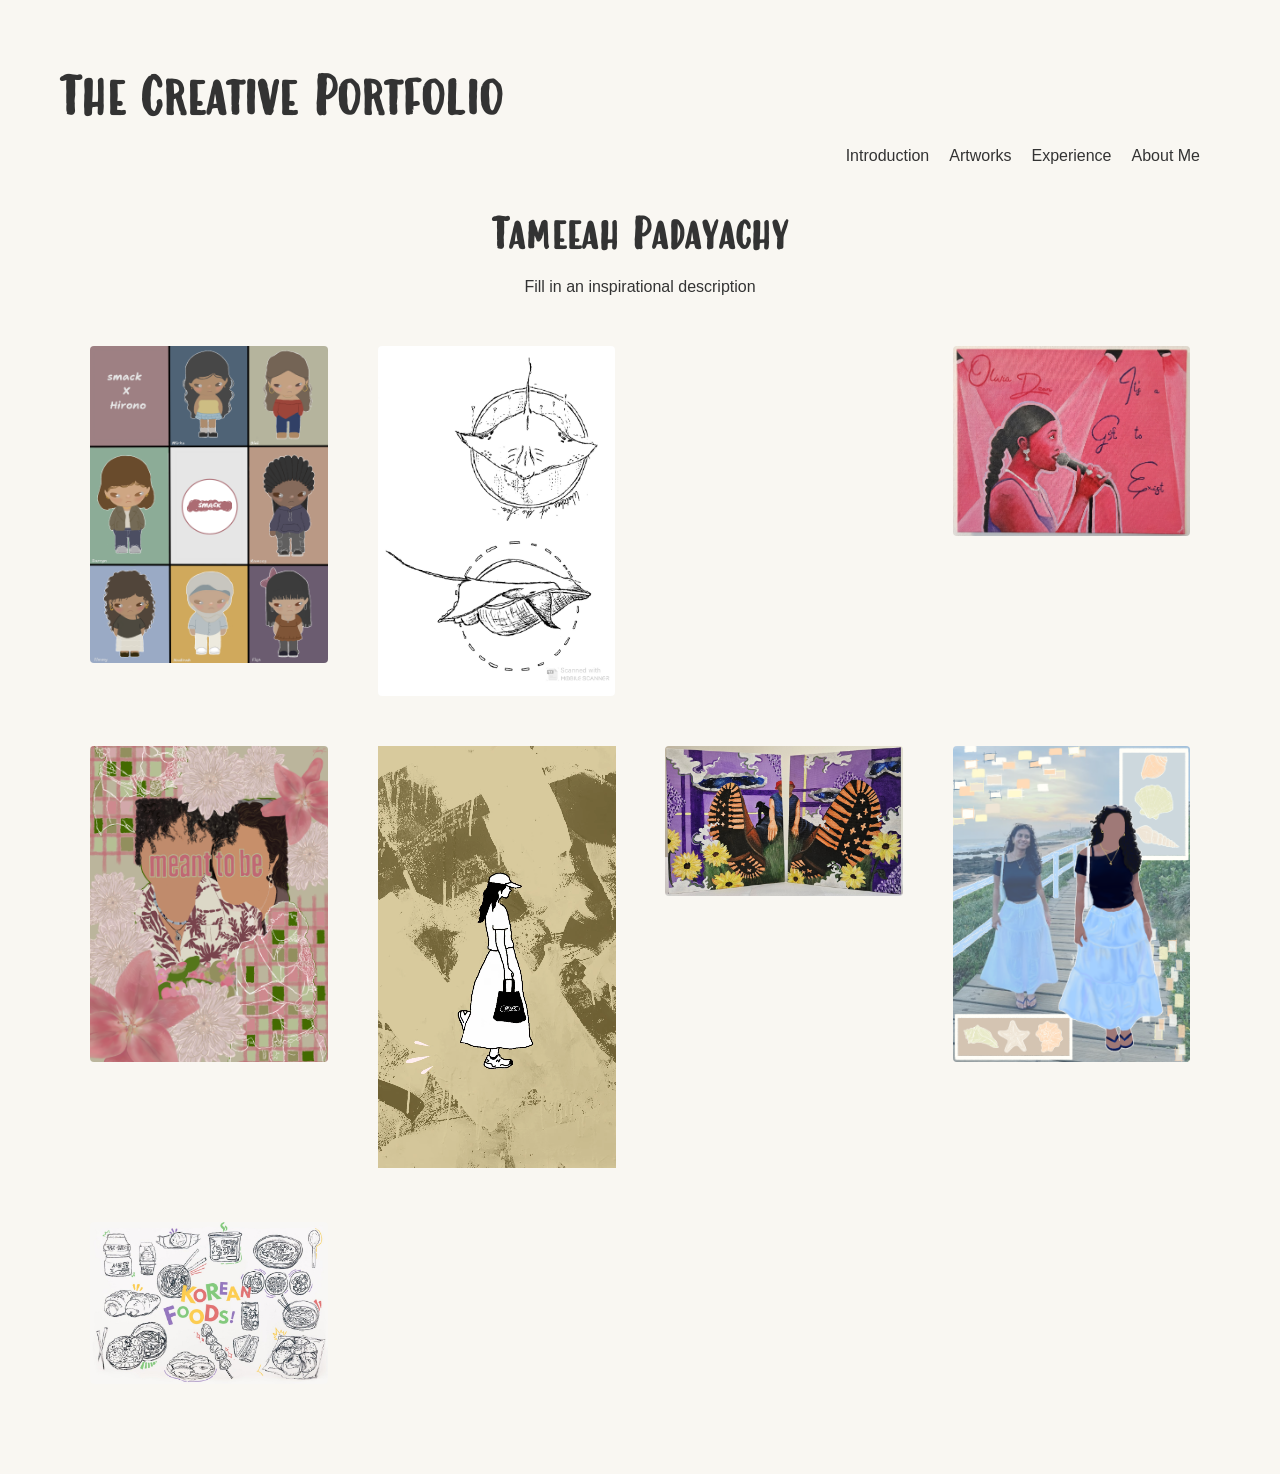
==== index.html @ 9a366184 "JS Driven navigation to all the pages I changed the HTML nav bar for all the pages and made it JS dr" ====
<!DOCTYPE html>
<html lang="en">
<head>
    <meta charset="UTF-8">
    <meta name="viewport" content="width=device-width, initial-scale=1.0">
    <title>The Creative Portfolio | Tameeah Padayachy </title>
    <link rel="stylesheet" href="./styles.css">
</head>

<body>
    <header>
        <div class="hero-section">
            <h1 class="logo-print">The Creative Portfolio</h1>
        </div>

        <div id="nav-placeholder"></div>
         
    </header>

    <main id="homepage-content">
        <section class="intro-hero">
            <h2 class="artist-name">Tameeah Padayachy</h2>
            <p class="artist-description">Fill in an inspirational description</p>
        </section>

        <section class="art-gallery">
            <div class="card-grid">
                <div class="artwork-card" data-id="1">
                    <img src="./Assets/Images/Digital Artworks/Hirono Characters .png" alt="">
                </div>
                <div class="artwork-card" data-id="2">
                    <img src="./Assets/Images/Other/Tameeah Padayachy - 'Rays'.jpg" alt="">
                </div>
                <div class="artwork-card" data-id="3">
                    <video width="100%" height="auto" autoplay loop muted playsinline>
                        <source src="./Assets/Animations/Firework Animation.mp4" type="video/mp4">
                    </video>
                </div>
                <div class="artwork-card" data-id="4">
                    <img src="./Assets/Images/Paintings/Tameeah Padayachy - 'Olivia Dean'.jpg" alt="">
                </div>
                <div class="artwork-card" data-id="5">
                    <img src="./Assets/Images/Digital Artworks/meant to be.png" alt="">
                </div>
                <div class="artwork-card" data-id="6">
                    <video width="100%" height="auto" autoplay loop muted playsinline>
                        <source src="./Assets/Animations/93ed42d273cc485585f8a874d7ea6145.mov" type="video/mp4">
                    </video>
                </div>
                <div class="artwork-card" data-id="7">
                    <img src="./Assets/Images/Paintings/Tameeah Padayachy - 'Big Boots'.jpg" alt="">
                </div>
                <div class="artwork-card" data-id="8">
                    <img src="./Assets/Images/Digital Artworks/Tim beach illustration.png" alt="">
                </div>
                <div class="artwork-card" data-id="9">
                    <img src="./Assets/Images/Other/6c760710-71d1-48b1-b9dc-279e8f8bc95f.jpg" alt="">
                </div>
                <div class="artwork-card" data-id="10">
                    <video width="100%" height="auto" autoplay loop muted playsinline>
                        <source src="./Assets/Animations/Bouncing Ball.mp4" type="video/mp4">
                    </video>
                </div>

            </div>
        </section>
        
    </main>

    <script src="./app.js"></script>



</body>
</html>
---- styles.css ----
@font-face {
    font-family: modernLoveCaps;
    src: url("./Assets/Fonts/modernlove-caps-unspecified.ttf");
}

* {
    margin: 0;
    padding: 0;
    box-sizing: border-box;
}

/* Layout for Index Page */
body {
    background-color: #F9F7F2;
    color: #333333;
    font-family:sans-serif;
    margin: 50px;        
    padding: 10px;
}

.logo-link {
    text-decoration: none;
    color: #333333;
    cursor: pointer;
}

.logo-print:hover {
    color: #9B57D3;
    transition: 0.3s;
}

.nav-bar ul{
    background-color: #F9F7F2;
    padding: 10px;
    font-family: sans-serif;
    list-style-type: none;
    margin: 0px; 
    overflow: hidden; 
}

.nav-bar a {
    color:#333333;
    text-decoration: none;
    padding: 10px;
    display: block;
    text-align: center;;
}

.nav-bar a:hover {
    background-color: #9B57D3;
    color: white;
}

.nav-bar li{
    float: right; 
}

h1 {
    font-size: 50px;
    font-family: modernLoveCaps, sans-serif;
    color: #333333;
}

.artist-name {
    text-align: center;
    font-size: 40px;
    font-family: modernLoveCaps, sans-serif;
    color: #333333; 
    padding: 20px; 
}

.artist-description {
    text-align: center;
    font-family: sans-serif;
    color: #333333;  
}

.card-grid {
   display: grid;
   grid-template-columns: repeat(auto-fill, minmax(200px, 1fr));
   gap: 50px;
   padding: 30px;
   margin-top: 20px;
}

.artwork-card {
    flex: 2 2 6000px;
    max-width: 6000px;
}

.artwork-card img{
    width: 100%;
    height: auto;
    display: block;
    transition: transform 0.3s ease;
    border-radius: 4px;
}

/* Layout for Introduction Page */

.intro-container {
    display: flex;
    align-items: center;
    justify-content: center;
    gap: 10px;
    min-height: 80vh; 
    padding: 0 20px;
}

.intro-text {
    flex: 1;
    max-width: 500px;
    text-align: center; 
}

.intro-image {
    flex: 0 0 300px;
}

.intro-image img {
    width: 100%;
    height: auto;
    display: block;
    border-radius: 4px; 
}

/* Layout for Artworks Page */

.media-category {
    padding: 30px;
}

.flip-card {
    background-color: transparent;
    width: 250px;
    height: 300px;
    perspective: 1000px; 
    transition: transform 0.3s ease;
}

.flip-card:hover {
    transform: scale(1.1); 
}

.flip-card-inner {
    position: relative;
    width: 100%;
    height: 100%;
    text-align: center;
    transition: transform 0.6s cubic-bezier(0.4, 0, 0.2, 1); 
    transform-style: preserve-3d;
    cursor: pointer;
}

.flip-card.is-flipped .flip-card-inner {
    transform: rotateY(180deg);
}

.flip-card-front, .flip-card-back {
    position: absolute;
    width: 100%;
    height: 100%;
    backface-visibility: hidden;
    border-radius: 4px;
    overflow: hidden;
}

.card-video {
    width:100%;
    height:100%;
    object-fit: cover;
    display: block; 
}

.flip-card-front img {
    width: 100%;
    height: 100%;
    object-fit: cover;
}

.flip-card-back {
    background-color: #9B57D3;
    color: white;
    transform: rotateY(180deg);
    padding: 20px;
    display: flex;
    flex-direction: column;
    justify-content: center;
    box-sizing: border-box;
}

/* Layout for About Page */

.about-container {
    display: flex;
    justify-content: space-between; 
    align-items: center;
    padding: 60px;
    gap:50px;
    min-height: 80vh;
}

.about-info {
    flex: 1;
    max-width: 600px;
    line-height: 1.8;
}

.about-info h1 {
    margin-bottom: 30px;
    font-size:2.5rem;
    letter-spacing: 1px;
}

.about-info p {
    margin-bottom: 15px;
}

.about-info section {
    margin-top: 30px;
}

.about-info h2, .about-info h3, .about-info h4 {
    margin-bottom: 20px;
    text-transform: uppercase;
}

.about-info ul {
    padding-left: 20px;
}

.about-info li {
    margin-bottom: 10px;
}


.about-image {
    flex: 1;
    display: flex;
    justify-content: flex-end;
}

.about-image img {
    width: 100%;
    max-width: 450px;
    height: auto;
    border-radius: 4px;
}

footer {
    background-color:  #e3a209;
    border-top: 1px solid #333333;
    padding: 40px;
    text-align: center;
}

footer-content {
    display: flex;
    flex-direction: column;
    gap: 15px;
}

/* Layout for Experience Page */

.experience-grid {
    display: flex;
    flex-wrap: wrap;
    gap: 30px;
    padding: 50px;
    justify-content: center;
}

.year-card {
    background-color: #9B57D3;
    color: white;
    width: 300px;
    height: 300px;
    display: flex;
    align-items: center;
    justify-content: center;
    border-radius: 10px;
    cursor: pointer;
    transition: transform 0.3s ease;
}

.year-card:hover {
    transform: scale(1.1); 
}


.popup-overlay {
    display: none;
    position: fixed;
    top: 0;
    left: 0;
    width: 100%;
    height: 100%;
    background: rgba(0, 0, 0, 0.8); 
    z-index: 100;
}


.popup-content {
    background: #F9F7F2;
    width: 80%;
    max-width: 700px;
    margin: 5% auto;
    padding: 40px;
    border-radius: 20px;
    position: relative;
    text-align: center;
}

.popup-images {
    display: flex;
    gap: 15px;
    margin-top: 20px;
}

.popup-images img {
    width: 33%;
    border-radius: 10px;
}


.close-btn {
    position: absolute;
    top: 20px;
    right: 25px;
    font-size: 30px;
    cursor: pointer;
}
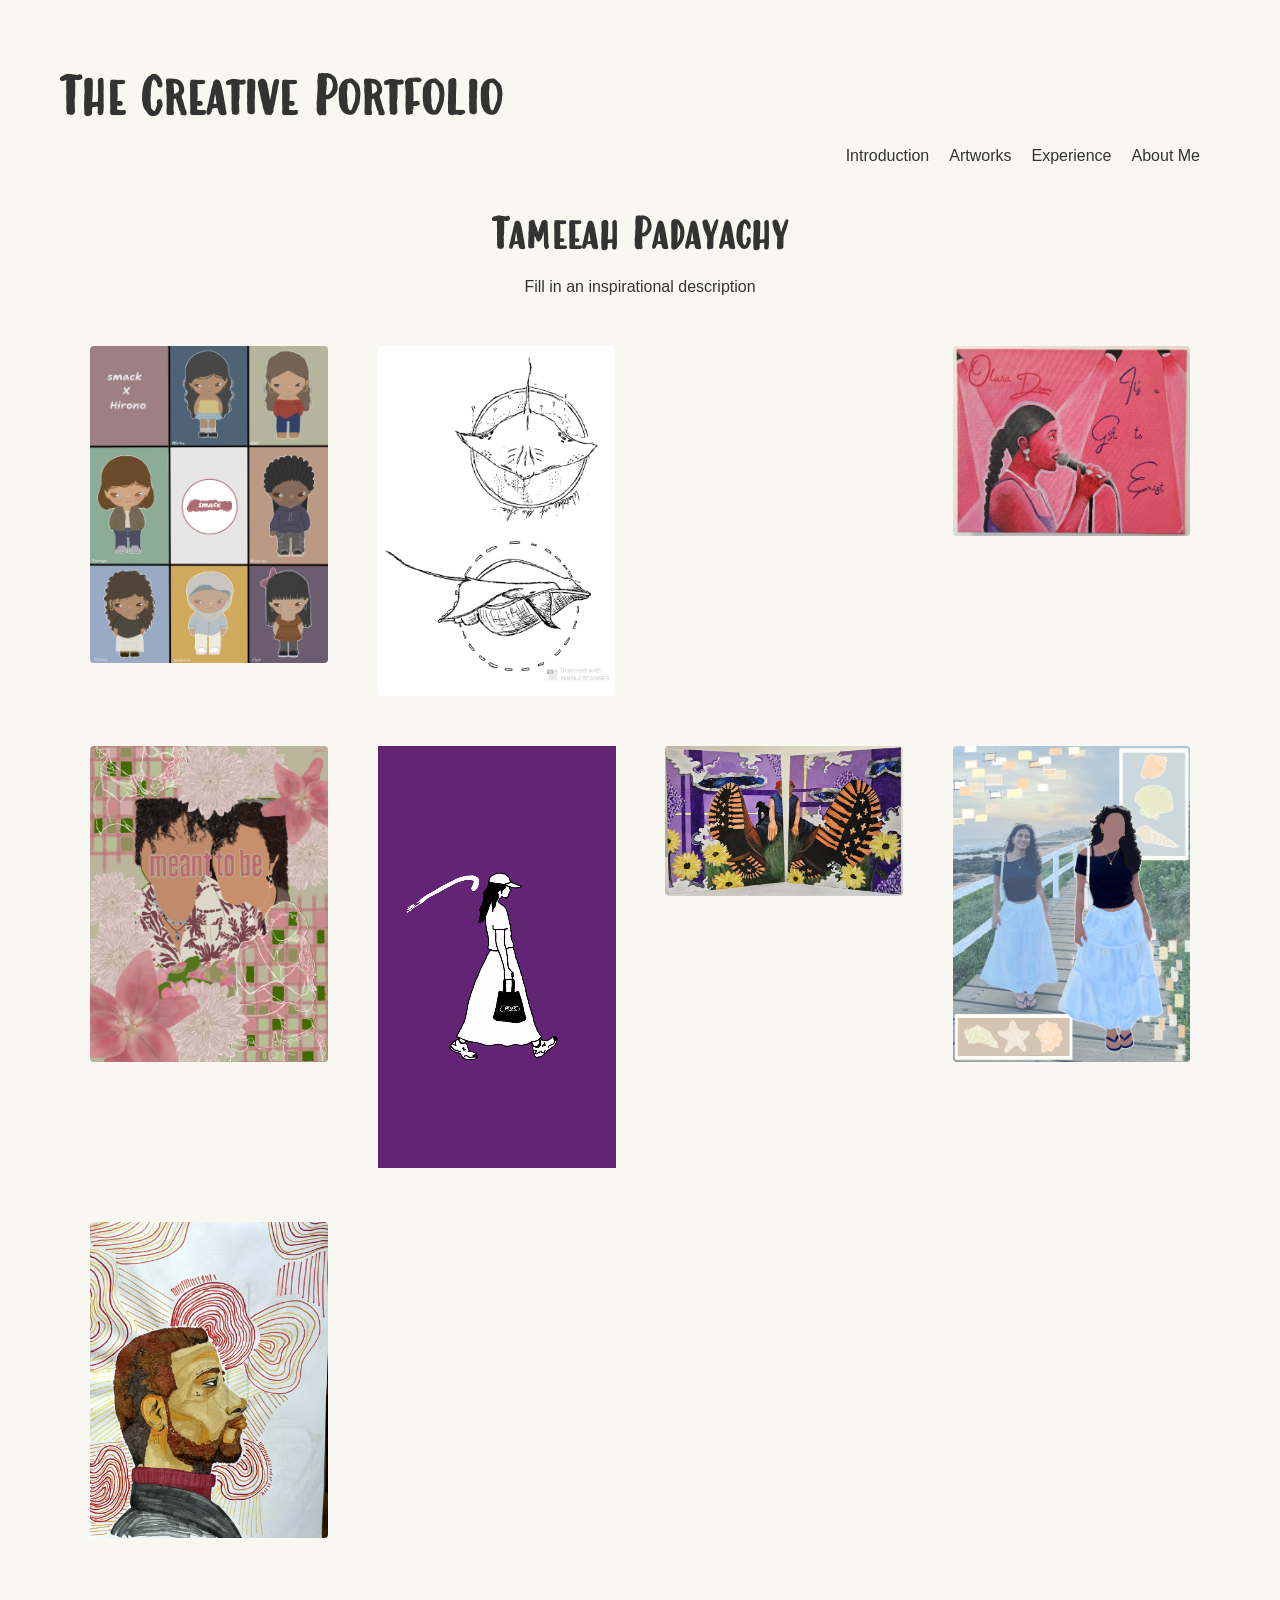
==== commit 2cfc59e3: "Added new artworks to the different pages Added new artworks to the artworks page as well as a new m" ====
--- a/index.html
+++ b/index.html
@@ -29,7 +29,7 @@
                     <img src="./Assets/Images/Digital Artworks/Hirono Characters .png" alt="">
                 </div>
                 <div class="artwork-card" data-id="2">
-                    <img src="./Assets/Images/Other/Tameeah Padayachy - 'Rays'.jpg" alt="">
+                    <img src="./Assets/Images/Drawings/'Rays'.jpg" alt="">
                 </div>
                 <div class="artwork-card" data-id="3">
                     <video width="100%" height="auto" autoplay loop muted playsinline>
@@ -37,24 +37,24 @@
                     </video>
                 </div>
                 <div class="artwork-card" data-id="4">
-                    <img src="./Assets/Images/Paintings/Tameeah Padayachy - 'Olivia Dean'.jpg" alt="">
+                    <img src="./Assets/Images/Acrylic Paint/'Olivia Dean'.jpg" alt="">
                 </div>
                 <div class="artwork-card" data-id="5">
                     <img src="./Assets/Images/Digital Artworks/meant to be.png" alt="">
                 </div>
                 <div class="artwork-card" data-id="6">
                     <video width="100%" height="auto" autoplay loop muted playsinline>
-                        <source src="./Assets/Animations/93ed42d273cc485585f8a874d7ea6145.mov" type="video/mp4">
+                        <source src="./Assets/Animations/Smack Walk.mov" type="video/mp4">
                     </video>
                 </div>
                 <div class="artwork-card" data-id="7">
-                    <img src="./Assets/Images/Paintings/Tameeah Padayachy - 'Big Boots'.jpg" alt="">
+                    <img src="./Assets/Images/Acrylic Paint/'Big Boots'.jpg" alt="">
                 </div>
                 <div class="artwork-card" data-id="8">
                     <img src="./Assets/Images/Digital Artworks/Tim beach illustration.png" alt="">
                 </div>
                 <div class="artwork-card" data-id="9">
-                    <img src="./Assets/Images/Other/6c760710-71d1-48b1-b9dc-279e8f8bc95f.jpg" alt="">
+                    <img src="./Assets/Images/Mixed media/Contour.jpg" alt="">
                 </div>
                 <div class="artwork-card" data-id="10">
                     <video width="100%" height="auto" autoplay loop muted playsinline>
--- a/styles.css
+++ b/styles.css
@@ -130,6 +130,22 @@
     padding: 30px;
 }
 
+.search-container {
+    max-width: 600px;
+    padding: 10px;
+    margin-bottom: 10px;
+}
+
+#art-search { 
+    width: 100%;
+    padding: 12px 20px;
+    font-family: sans-serif;
+    font-size: 1rem; 
+    border: 1.5px solid #333333;
+    border-radius: 25px;
+    outline:none;
+}
+
 .flip-card {
     background-color: transparent;
     width: 250px;
@@ -234,15 +250,15 @@
 }
 
 
-.about-image {
+.about-video {
     flex: 1;
     display: flex;
     justify-content: flex-end;
 }
 
-.about-image img {
-    width: 100%;
-    max-width: 450px;
+.about-video video {
+    width: 450px;
+    max-width: 500px;
     height: auto;
     border-radius: 4px;
 }
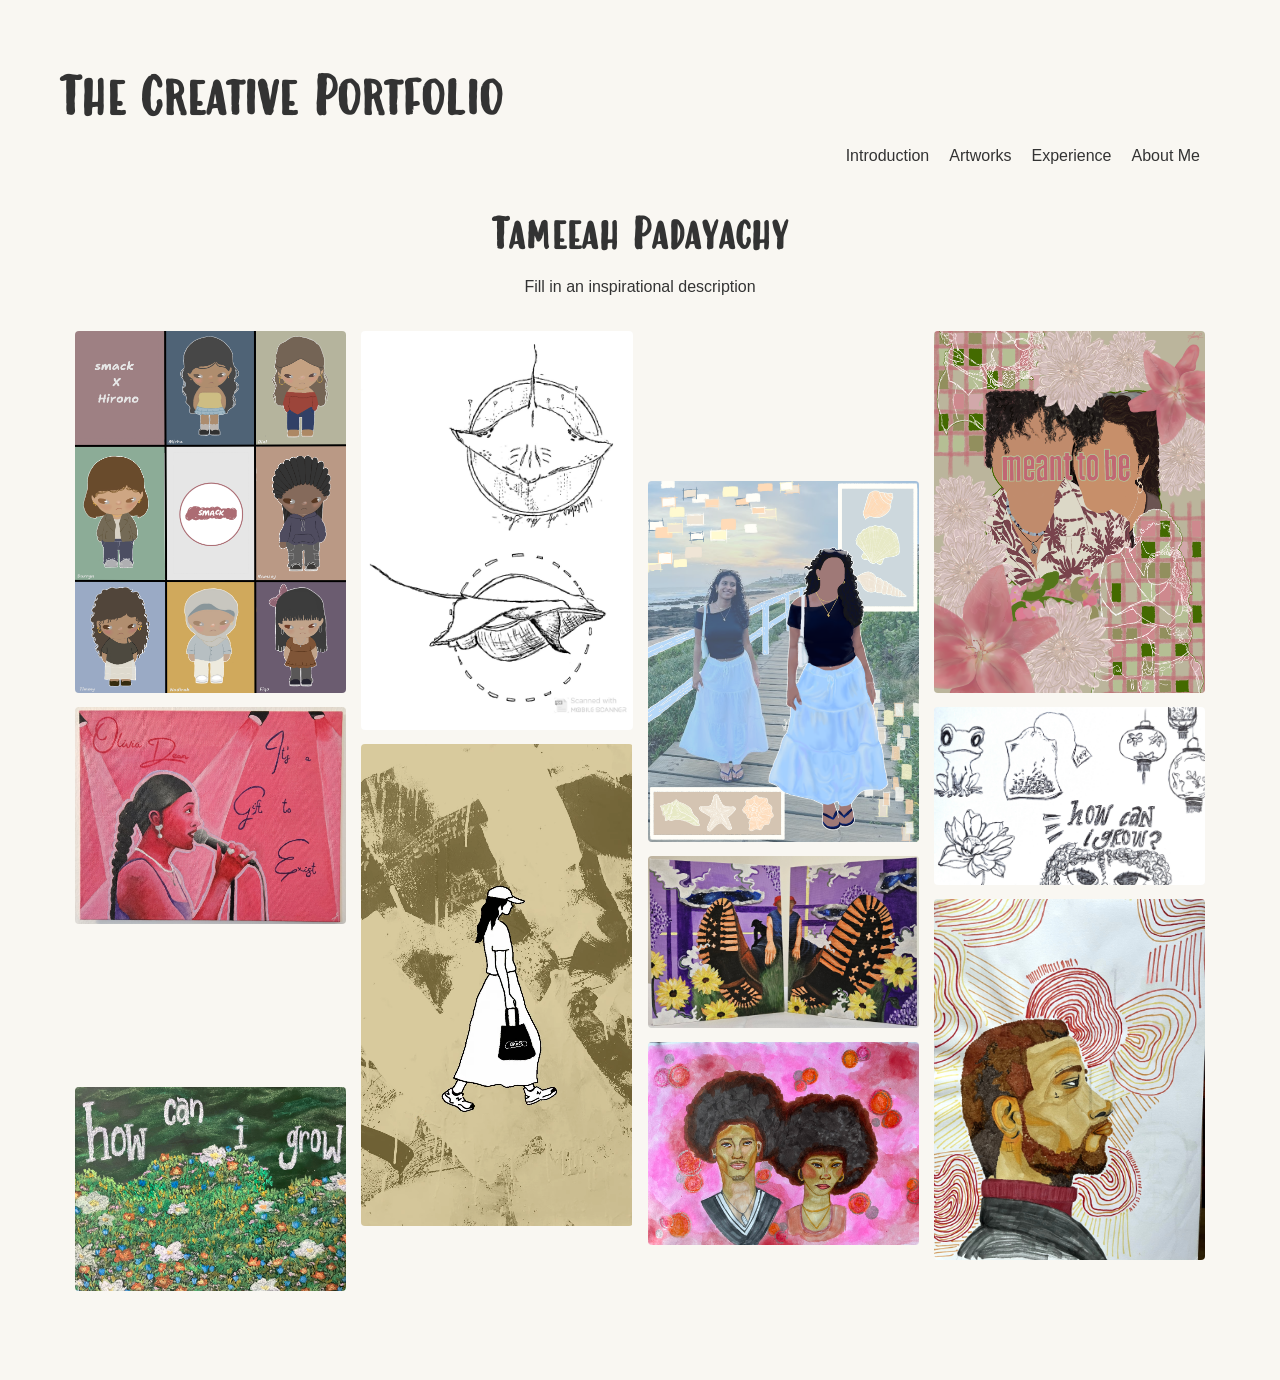
==== commit 7cf5ff41: "Index Page - fixed the grid and gaps Made the grid so that all the gaps are filled, column system in" ====
--- a/index.html
+++ b/index.html
@@ -29,18 +29,18 @@
                     <img src="./Assets/Images/Digital Artworks/Hirono Characters .png" alt="">
                 </div>
                 <div class="artwork-card" data-id="2">
-                    <img src="./Assets/Images/Drawings/'Rays'.jpg" alt="">
+                    <img src="./Assets/Images/Acrylic Paint/'Olivia Dean'.jpg" alt="">
                 </div>
                 <div class="artwork-card" data-id="3">
                     <video width="100%" height="auto" autoplay loop muted playsinline>
-                        <source src="./Assets/Animations/Firework Animation.mp4" type="video/mp4">
+                        <source src="./Assets/Animations/Bouncing Ball.mp4" type="video/mp4">
                     </video>
                 </div>
                 <div class="artwork-card" data-id="4">
-                    <img src="./Assets/Images/Acrylic Paint/'Olivia Dean'.jpg" alt="">
+                    <img src="./Assets/Images/Mixed media/How can I grow.HEIC" alt="">
                 </div>
                 <div class="artwork-card" data-id="5">
-                    <img src="./Assets/Images/Digital Artworks/meant to be.png" alt="">
+                    <img src="./Assets/Images/Drawings/'Rays'.jpg" alt="">
                 </div>
                 <div class="artwork-card" data-id="6">
                     <video width="100%" height="auto" autoplay loop muted playsinline>
@@ -48,23 +48,30 @@
                     </video>
                 </div>
                 <div class="artwork-card" data-id="7">
-                    <img src="./Assets/Images/Acrylic Paint/'Big Boots'.jpg" alt="">
+                    <video width="100%" height="auto" autoplay loop muted playsinline>
+                        <source src="./Assets/Animations/Firework Animation.mp4" type="video/mp4">
+                    </video>
                 </div>
                 <div class="artwork-card" data-id="8">
                     <img src="./Assets/Images/Digital Artworks/Tim beach illustration.png" alt="">
                 </div>
                 <div class="artwork-card" data-id="9">
+                    <img src="./Assets/Images/Acrylic Paint/'Big Boots'.jpg" alt="">
+                </div>
+                <div class="artwork-card" data-id="10">
+                    <img src="./Assets/Images/Mixed media/Afro Supreme.jpg" alt="">
+                </div>
+                <div class="artwork-card" data-id="11">
+                    <img src="./Assets/Images/Digital Artworks/meant to be.png" alt="">
+                </div>
+                <div class="artwork-card" data-id="12">
+                    <img src="./Assets/Images/Drawings/Class Sketch.jpg" alt="">
+                </div>
+                <div class="artwork-card" data-id="13">
                     <img src="./Assets/Images/Mixed media/Contour.jpg" alt="">
                 </div>
-                <div class="artwork-card" data-id="10">
-                    <video width="100%" height="auto" autoplay loop muted playsinline>
-                        <source src="./Assets/Animations/Bouncing Ball.mp4" type="video/mp4">
-                    </video>
-                </div>
-
             </div>
         </section>
-        
     </main>
 
     <script src="./app.js"></script>
--- a/styles.css
+++ b/styles.css
@@ -76,19 +76,20 @@
 }
 
 .card-grid {
-   display: grid;
-   grid-template-columns: repeat(auto-fill, minmax(200px, 1fr));
-   gap: 50px;
-   padding: 30px;
+   column-count: 4;
+   column-gap: 15px;
+   padding: 15px;
    margin-top: 20px;
 }
 
 .artwork-card {
-    flex: 2 2 6000px;
-    max-width: 6000px;
-}
-
-.artwork-card img{
+    display: inline-block;
+    width: 100%;
+    margin-bottom: 10px;
+}
+
+.artwork-card img,
+.artwork-card video {
     width: 100%;
     height: auto;
     display: block;
@@ -346,3 +347,22 @@
     font-size: 30px;
     cursor: pointer;
 }
+
+/* Responsive adjustments for Tablets and Mobile Phones */
+@media (max-width: 1024px) {
+    .card-grid {
+        column-count: 3; /* 3 columns on tablets */
+    }
+}
+
+@media (max-width: 768px) {
+    .card-grid {
+        column-count: 2; /* 2 columns on small tablets/large phones */
+    }
+}
+
+@media (max-width: 480px) {
+    .card-grid {
+        column-count: 1; /* 1 clean full-width column on small phones */
+    }
+}
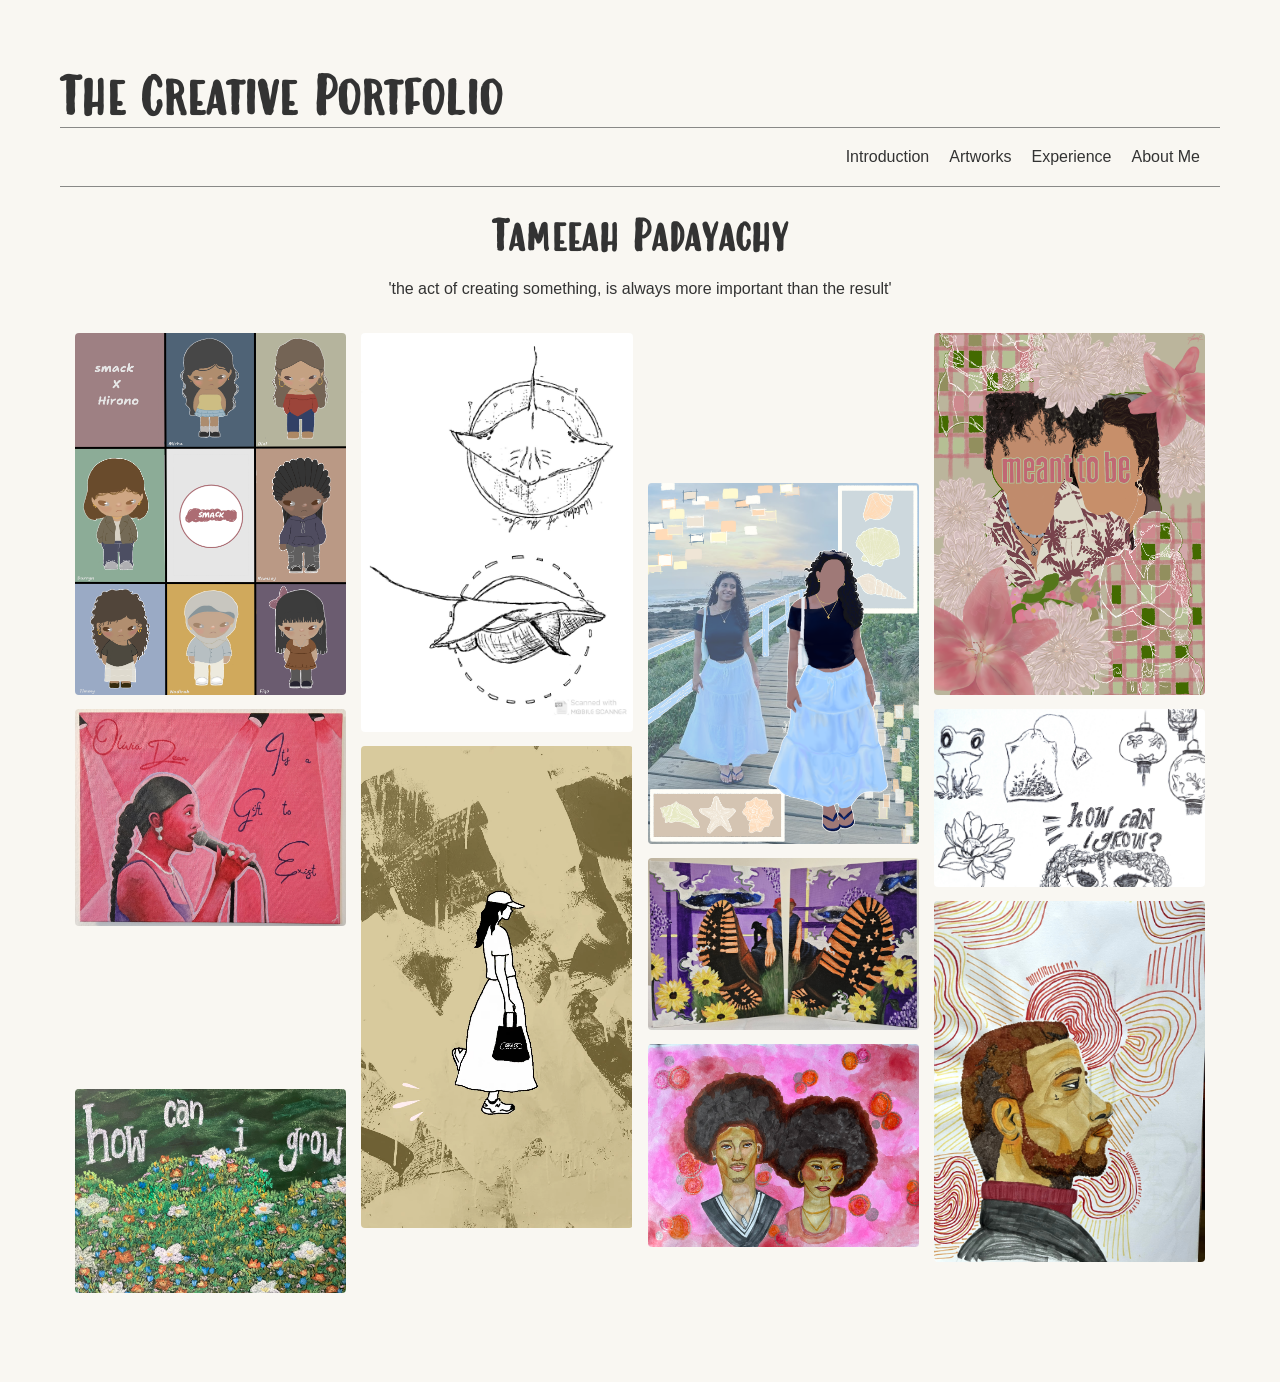
==== commit 3ed3e5d9: "Introduction Page - CSS Refined CSS and added more paragraphs and description." ====
--- a/index.html
+++ b/index.html
@@ -20,7 +20,7 @@
     <main id="homepage-content">
         <section class="intro-hero">
             <h2 class="artist-name">Tameeah Padayachy</h2>
-            <p class="artist-description">Fill in an inspirational description</p>
+            <p class="artist-description">'the act of creating something, is always more important than the result'</p>
         </section>
 
         <section class="art-gallery">
--- a/styles.css
+++ b/styles.css
@@ -35,6 +35,8 @@
     font-family: sans-serif;
     list-style-type: none;
     margin: 0px; 
+    border-top: 1px solid #898987;
+    border-bottom: 1px solid #898987;
     overflow: hidden; 
 }
 
@@ -46,6 +48,11 @@
     text-align: center;;
 }
 
+.nav-bar a.active {
+    color:#9B57D3;
+    font-weight: bold;
+}
+
 .nav-bar a:hover {
     background-color: #9B57D3;
     color: white;
@@ -59,6 +66,12 @@
     font-size: 50px;
     font-family: modernLoveCaps, sans-serif;
     color: #333333;
+}
+
+.intro-hero p {
+    font-size: 1rem;
+    color: #333333;
+    text-align: center;
 }
 
 .artist-name {
@@ -101,21 +114,43 @@
 
 .intro-container {
     display: flex;
-    align-items: center;
-    justify-content: center;
-    gap: 10px;
-    min-height: 80vh; 
-    padding: 0 20px;
+    align-items: flex-start;
+    justify-content: center;
+    gap: 30px;
+    padding: 60px 40px;
 }
 
 .intro-text {
     flex: 1;
-    max-width: 500px;
+    max-width: 550px;
     text-align: center; 
-}
+    padding: 0 20px;
+}
+
+.intro-text h2 {
+    font-family: modernLoveCaps, sans-serif;
+    font-size: 38px;
+    color: #333333;
+    margin-bottom: 25px;
+    margin-top: 0px;
+}
+
+.intro-text p {
+    font-family: sans-serif;
+    font-size: 1rem;
+    line-height: 1.5;
+    color: #333333;
+    margin-bottom: 20px;
+}
+
+.intro-text p:last-child {
+    margin-bottom: 0;
+}
+
 
 .intro-image {
-    flex: 0 0 300px;
+    flex: 0 0 340px;
+    margin-top: 20px;
 }
 
 .intro-image img {
@@ -147,12 +182,51 @@
     outline:none;
 }
 
+.gallery-wrapper {
+    position: relative;
+    display: flex;
+    align-items: center;
+    width: 100%;
+    margin-bottom:20px;
+}
+
+.gallery-track {
+    display: flex;
+    flex-wrap: nowrap;
+    gap: 30px;
+    overflow-x: hidden;
+    scroll-behavior: smooth;
+    padding: 20px 5px;
+    width: 100%;
+}
+
+.gallery-arrow {
+    color: #333333;
+    font-size: 15px;
+    width: 30px;
+    height: 30px;
+    border-radius: 50%;
+    cursor: pointer;
+    display: flex;
+    align-items: center;
+    justify-content: center;
+    transition: all 0.3s ease;
+}
+
+.gallery-arrow:hover {
+    background-color: #9B57D3;
+    color: white;
+    transform: scale(1.1);
+}
+
+.prev-arrow { margin-right: 15px; }
+.next-arrow { margin-left: 15px; } 
+
 .flip-card {
-    background-color: transparent;
+    flex: 0 0 auto;
     width: 250px;
     height: 300px;
-    perspective: 1000px; 
-    transition: transform 0.3s ease;
+    perspective: 1000px;
 }
 
 .flip-card:hover {
@@ -265,16 +339,35 @@
 }
 
 footer {
-    background-color:  #e3a209;
     border-top: 1px solid #333333;
     padding: 40px;
-    text-align: center;
-}
-
-footer-content {
+    text-align:right;
+}
+
+.footer-content {
     display: flex;
     flex-direction: column;
     gap: 15px;
+}
+
+
+.social-links {
+    display: flex;
+    justify-content: center;
+    gap: 25px;
+}
+
+.social-links {
+    text-decoration: none;
+    color:#9B57D3;
+    font-weight: bold;
+    text-transform: uppercase;
+    font-size: 14px;
+    transition: color 0.3s;
+}
+
+.social-icon:hover {
+    color:#e3a209;
 }
 
 /* Layout for Experience Page */
@@ -319,24 +412,47 @@
 
 .popup-content {
     background: #F9F7F2;
-    width: 80%;
-    max-width: 700px;
+    width: 900px;
+    height: 500px;
+    max-width: 1000px;
     margin: 5% auto;
-    padding: 40px;
+    padding: 50px;
     border-radius: 20px;
     position: relative;
     text-align: center;
 }
 
+#popupTitle {
+    font-size: 2.8rem;
+    margin-top: 0;
+    margin-bottom: 35px;
+    letter-spacing: 1px;
+}
+
+#popOverview {
+    font-size: 1.2rem;
+    line-height: 1.6;
+    color: #333333;
+    max-width: 800px;
+    margin: 0 auto 45px;
+    padding: 0 20px;
+}
+
 .popup-images {
     display: flex;
-    gap: 15px;
-    margin-top: 20px;
+    justify-content: center;
+    align-items: center;
+    gap: 20px;
+    margin-top: 10px;
 }
 
 .popup-images img {
-    width: 33%;
+    width: auto;
+    height: auto;
+    max-width: 400px;
+    max-height: 200px;
     border-radius: 10px;
+    flex-shrink: 0;
 }
 
 
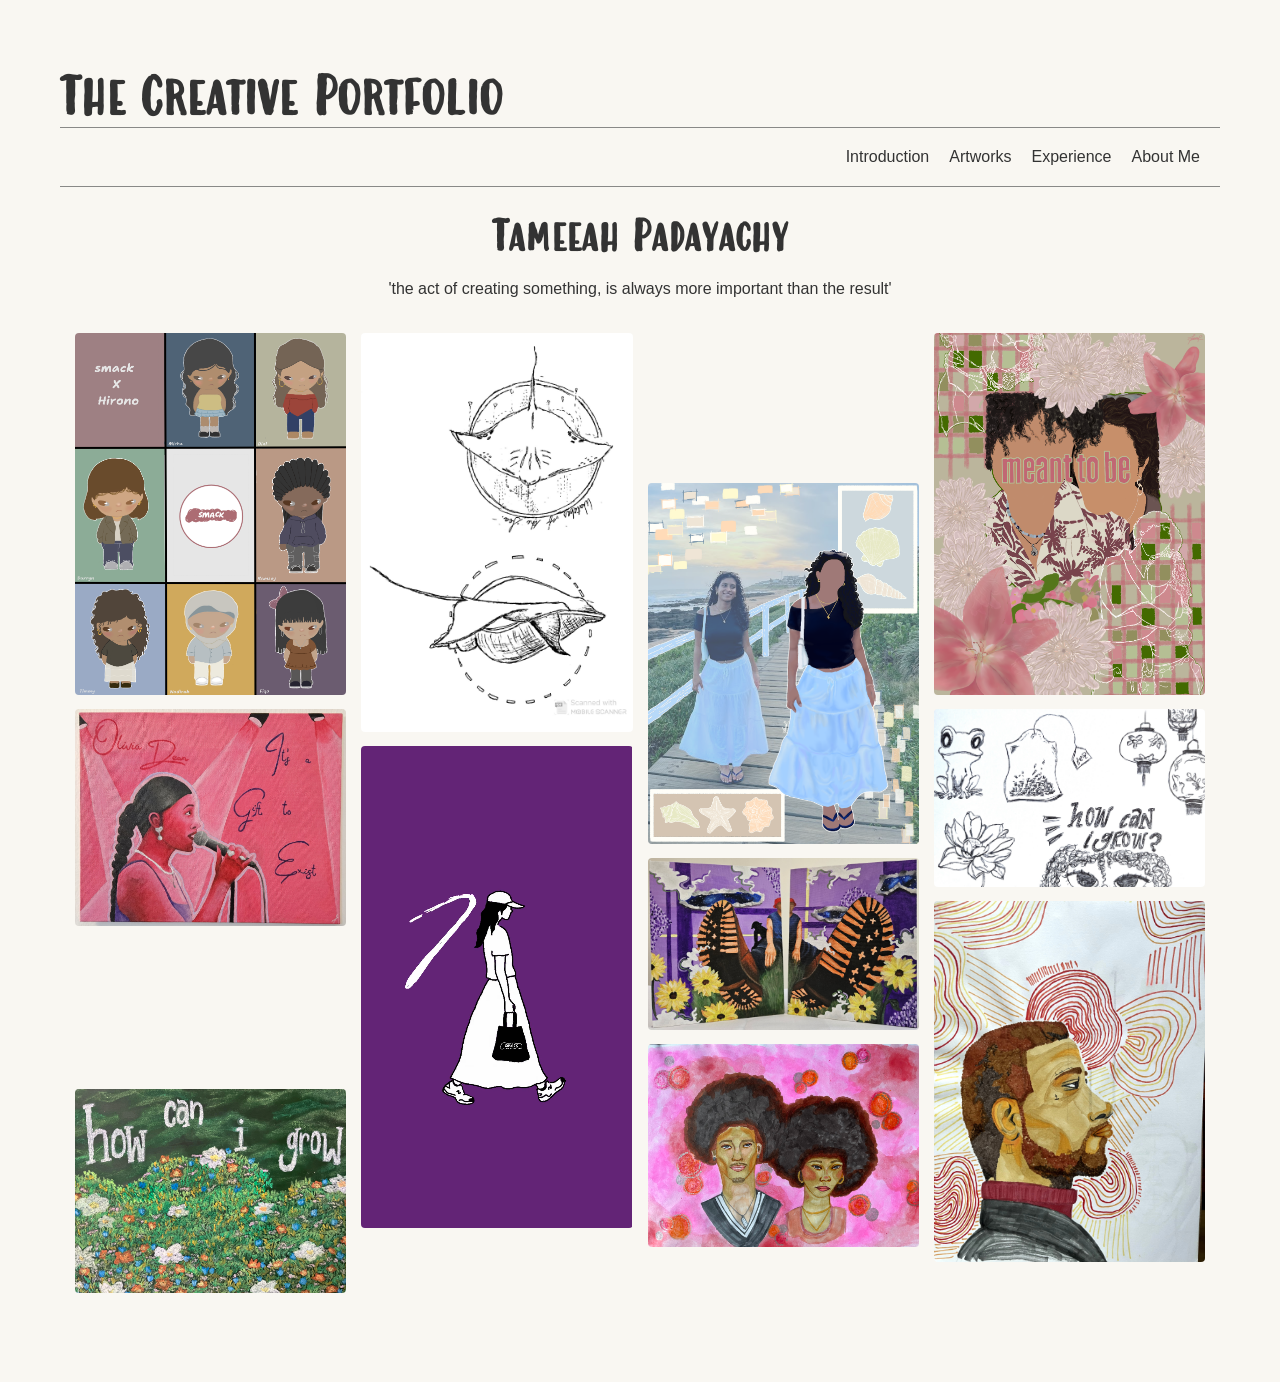
==== commit 93b07080: "Lightbox JS interaction for homepage Added the JS interaction function for the index page.  Added di" ====
--- a/index.html
+++ b/index.html
@@ -72,6 +72,14 @@
                 </div>
             </div>
         </section>
+        
+        <div id="lightboxOverlay" class="lightbox-overlay">
+            <span class="lightbox-close">&times;</span>
+            <button class="lightbox-arrow lightbox-prev">&#10094;</button>
+
+            <div id="lightboxMediaContainer" class="lightbox-media-wrapper"></div>
+            <button class="lightbox-arrow lightbox-next">&#10095;</button>
+        </div>
     </main>
 
     <script src="./app.js"></script>
--- a/styles.css
+++ b/styles.css
@@ -55,7 +55,7 @@
 
 .nav-bar a:hover {
     background-color: #9B57D3;
-    color: white;
+    color: #F9F7F2;
 }
 
 .nav-bar li{
@@ -108,7 +108,80 @@
     display: block;
     transition: transform 0.3s ease;
     border-radius: 4px;
-}
+    cursor: pointer;
+}
+
+.lightbox-overlay {
+    display: none;
+    position: fixed;
+    top: 0;
+    left: 0;
+    width: 100%;
+    height: 100%;
+    background: rgba(0, 0, 0, 0.8);
+    z-index: 2000;
+    justify-content: space-between;
+    align-items: center;
+    padding: 0 20px;
+    box-sizing: border-box; 
+    
+}
+
+.lightbox-media-wrapper {
+    display: flex;
+    justify-content: center;
+    align-items: center;
+    width: 80%;
+    height: 80vh;
+   
+}
+
+.lightbox-media-wrapper img,
+.lightbox-media-wrapper video {
+    max-width: 100%;
+    max-height: 100%;
+    object-fit: contain;
+    border-radius: 4px;
+}
+
+.lightbox-arrow {
+    background: none;
+    border: none;
+    color: #F9F7F2;
+    font-size: 3rem;
+    cursor: pointer;
+    padding: 20px;
+    transition: transform 0.2s ease, color 0.2s ease;
+    user-select: none;
+    z-index: 2100;
+}
+
+.lightbox-arrow:hover {
+    color: #9B57D3;
+    transform: scale(1.2);
+}
+
+.lightbox-close {
+    position: absolute;
+    top: 20px;
+    right: 30px;
+    color: #F9F7F2;
+    font-size: 2.5rem;
+    cursor: pointer;
+    transition: color 0.2s ease;
+    user-select: none;
+    z-index: 2100;
+}
+
+.lightbox-close:hover {
+    color: #9B57D3;
+}
+
+@keyframes lightboxFadeIn {
+    from { opacity: 0; transform: scale(0.95); }
+    to { opacity: 1; transform: scale(1); }
+}
+
 
 /* Layout for Introduction Page */
 
@@ -161,6 +234,15 @@
 }
 
 /* Layout for Artworks Page */
+
+.artworks-title {
+    text-align: center;
+    font-family: modernLoveCaps, sans-serif;
+    font-size: 38px;
+    color: #333333;
+    margin-bottom: 30px;
+    padding: 0 20px;
+}
 
 .media-category {
     padding: 30px;
@@ -372,12 +454,25 @@
 
 /* Layout for Experience Page */
 
+#experience-page {
+    padding-top: 80px;
+    text-align: center;
+}
+
+#experience-page h2 {
+    margin-bottom: 40px;
+    font-size: 1.5rem;
+}
+
 .experience-grid {
     display: flex;
     flex-wrap: wrap;
-    gap: 30px;
-    padding: 50px;
-    justify-content: center;
+    gap: 40px;
+    padding: 20px;
+    justify-content: center;
+
+    max-width: 1050px;
+    margin: 0 auto;
 }
 
 .year-card {
@@ -413,8 +508,10 @@
 .popup-content {
     background: #F9F7F2;
     width: 900px;
-    height: 500px;
-    max-width: 1000px;
+    max-width: 95%;
+    max-height: 85vh;
+    overflow-y:auto;
+
     margin: 5% auto;
     padding: 50px;
     border-radius: 20px;
@@ -429,7 +526,7 @@
     letter-spacing: 1px;
 }
 
-#popOverview {
+#popupOverview {
     font-size: 1.2rem;
     line-height: 1.6;
     color: #333333;
@@ -438,21 +535,30 @@
     padding: 0 20px;
 }
 
-.popup-images {
-    display: flex;
-    justify-content: center;
-    align-items: center;
-    gap: 20px;
-    margin-top: 10px;
-}
-
-.popup-images img {
+.popup-media-container {
+    display: flex;
+    justify-content: center;
+    align-items: center;
+    gap: 30px; /* Enhanced space between assets */
+    margin-top: 20px;
+    width: 100%;
+}
+
+
+.responsive-media {
     width: auto;
     height: auto;
-    max-width: 400px;
-    max-height: 200px;
+    max-height: 280px;    
+    max-width: 30%;       
     border-radius: 10px;
-    flex-shrink: 0;
+    flex-shrink: 0;      
+    box-shadow: 0 4px 12px rgba(0,0,0,0.1);
+}
+
+.responsive-media.video-style {
+    max-width: 70%;       
+    max-height: 360px;
+    background-color: #000;
 }
 
 
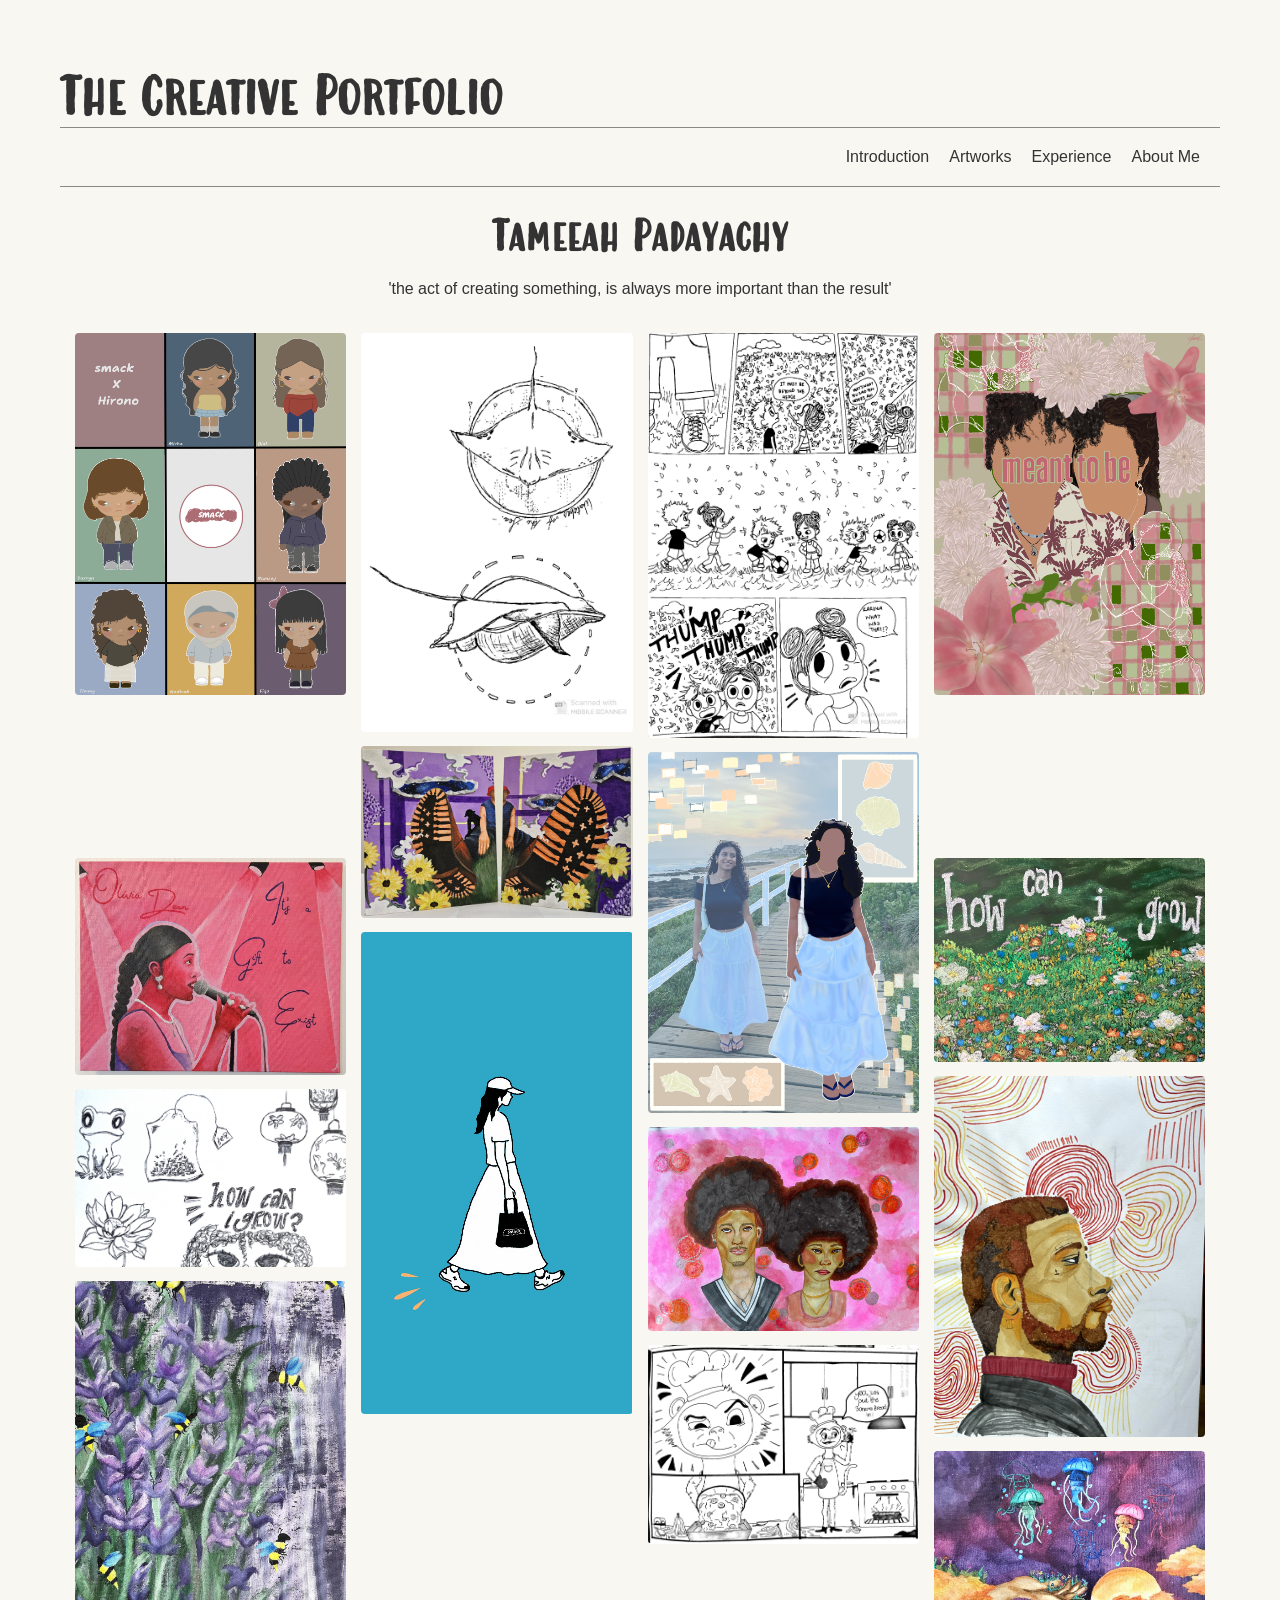
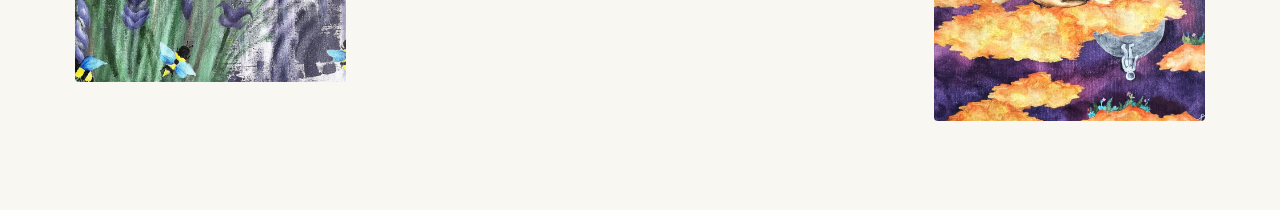
==== commit 1aa6ec1e: "More artworks for the art gallery added more artworks in the index page for the art gallery" ====
--- a/index.html
+++ b/index.html
@@ -28,19 +28,25 @@
                 <div class="artwork-card" data-id="1">
                     <img src="./Assets/Images/Digital Artworks/Hirono Characters .png" alt="">
                 </div>
-                <div class="artwork-card" data-id="2">
-                    <img src="./Assets/Images/Acrylic Paint/'Olivia Dean'.jpg" alt="">
-                </div>
                 <div class="artwork-card" data-id="3">
                     <video width="100%" height="auto" autoplay loop muted playsinline>
                         <source src="./Assets/Animations/Bouncing Ball.mp4" type="video/mp4">
                     </video>
                 </div>
-                <div class="artwork-card" data-id="4">
-                    <img src="./Assets/Images/Mixed media/How can I grow.HEIC" alt="">
+                <div class="artwork-card" data-id="2">
+                    <img src="./Assets/Images/Acrylic Paint/'Olivia Dean'.jpg" alt="">
+                </div>
+                <div class="artwork-card" data-id="13">
+                    <img src="./Assets/Images/Drawings/Class Sketch.jpg" alt="">
+                </div>
+                <div class="artwork-card" data-id="16">
+                    <img src="./Assets/Images/Acrylic Paint/Lavendars.jpg" alt="">
                 </div>
                 <div class="artwork-card" data-id="5">
                     <img src="./Assets/Images/Drawings/'Rays'.jpg" alt="">
+                </div>
+                <div class="artwork-card" data-id="9">
+                    <img src="./Assets/Images/Acrylic Paint/'Big Boots'.jpg" alt="">
                 </div>
                 <div class="artwork-card" data-id="6">
                     <video width="100%" height="auto" autoplay loop muted playsinline>
@@ -52,24 +58,38 @@
                         <source src="./Assets/Animations/Firework Animation.mp4" type="video/mp4">
                     </video>
                 </div>
+                <div class="artwork-card" data-id="15">
+                    <img src="./Assets/Images/Drawings/comic strip.jpg" alt="">
+                </div>
                 <div class="artwork-card" data-id="8">
                     <img src="./Assets/Images/Digital Artworks/Tim beach illustration.png" alt="">
                 </div>
-                <div class="artwork-card" data-id="9">
-                    <img src="./Assets/Images/Acrylic Paint/'Big Boots'.jpg" alt="">
-                </div>
+                
                 <div class="artwork-card" data-id="10">
                     <img src="./Assets/Images/Mixed media/Afro Supreme.jpg" alt="">
                 </div>
-                <div class="artwork-card" data-id="11">
+                <div class="artwork-card" data-id="17">
+                    <img src="./Assets/Images/Drawings/'Monkey Bread'.jpg" alt="">
+                </div>
+                
+                <div class="artwork-card" data-id="12">
                     <img src="./Assets/Images/Digital Artworks/meant to be.png" alt="">
                 </div>
-                <div class="artwork-card" data-id="12">
-                    <img src="./Assets/Images/Drawings/Class Sketch.jpg" alt="">
+                <div class="artwork-card" data-id="11">
+                    <video width="100%" height="auto" autoplay loop muted playsinline>
+                        <source src="./Assets/Animations/Spongebob.mp4" type="video/mp4">
+                    </video>
                 </div>
-                <div class="artwork-card" data-id="13">
+                <div class="artwork-card" data-id="4">
+                    <img src="./Assets/Images/Mixed media/How can I grow.HEIC" alt="">
+                </div>
+                <div class="artwork-card" data-id="14">
                     <img src="./Assets/Images/Mixed media/Contour.jpg" alt="">
                 </div>
+               <div class="artwork-card" data-id="14">
+                    <img src="./Assets/Images/Acrylic Paint/Surreal Space.jpg" alt="">
+                </div>
+                
             </div>
         </section>
         
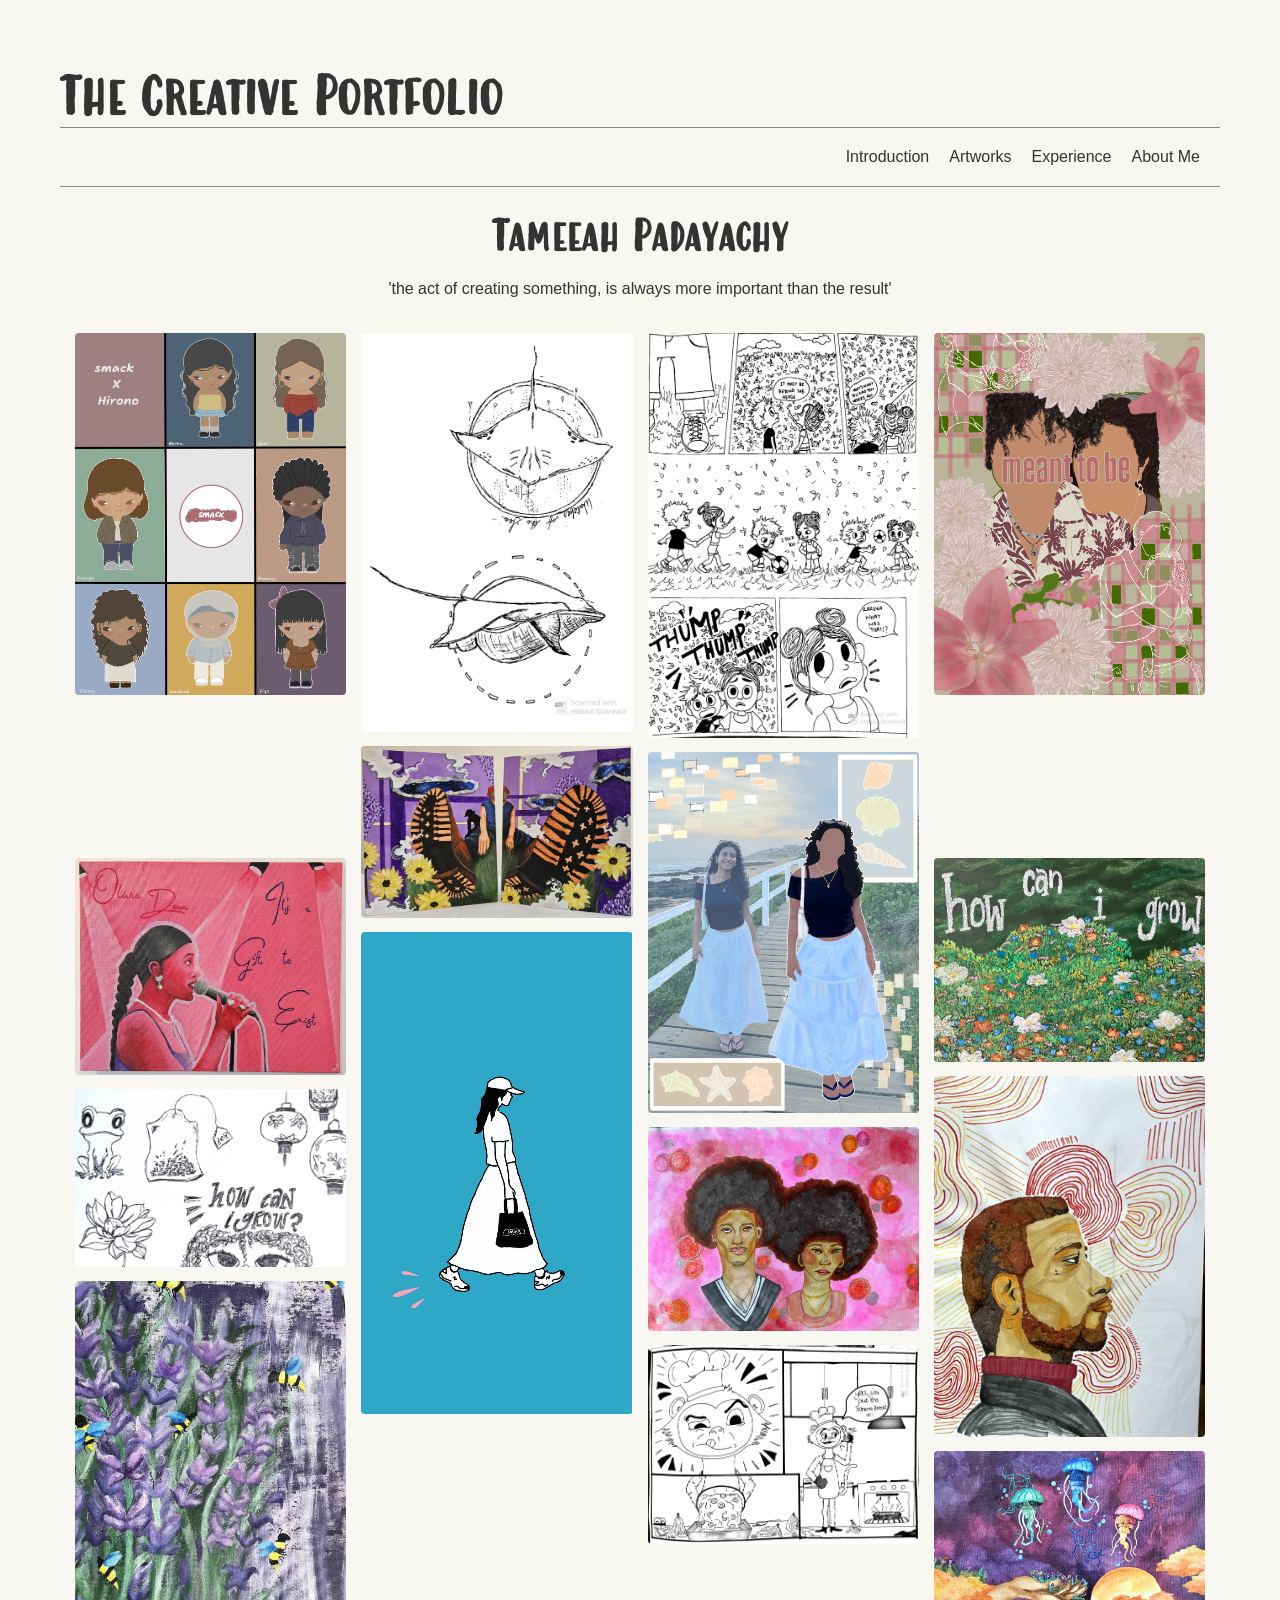
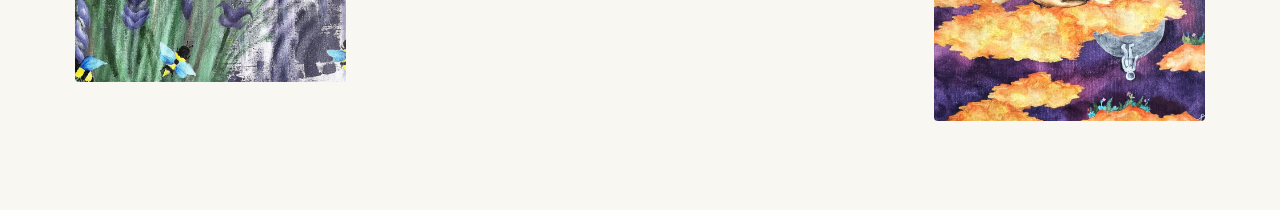
==== commit 81994865: "Smooth transition function added a smooth transition function between the pages in the website" ====
--- a/index.html
+++ b/index.html
@@ -8,6 +8,7 @@
 </head>
 
 <body>
+    <div class="page-transition-overlay"></div>
     <header>
         <div class="hero-section">
             <h1 class="logo-print">The Creative Portfolio</h1>
--- a/styles.css
+++ b/styles.css
@@ -7,6 +7,30 @@
     margin: 0;
     padding: 0;
     box-sizing: border-box;
+}
+
+/* smooth fade transistion between pages */
+
+.page-transition-overlay {
+    position: fixed;
+    top:0;
+    left:0;
+    width:100vw;
+    height:100vh;
+    background-color:#F9F7F2;
+    z-index: 9999;
+    pointer-events: none;
+    opacity: 1;
+    transition: opacity 0.5s ease-in-out;
+}
+
+body.loaded .page-transition-overlay {
+    opacity: 0;
+}
+
+body.is-exiting .page-transition-overlay {
+    opacity: 1;
+    pointer-events: auto;
 }
 
 /* Layout for Index Page */
@@ -374,18 +398,21 @@
 }
 
 .about-info {
+    
     flex: 1;
     max-width: 600px;
     line-height: 1.8;
 }
 
 .about-info h1 {
+    text-align: center;
     margin-bottom: 30px;
     font-size:2.5rem;
     letter-spacing: 1px;
 }
 
 .about-info p {
+    text-align: center;
     margin-bottom: 15px;
 }
 
@@ -406,7 +433,6 @@
     margin-bottom: 10px;
 }
 
-
 .about-video {
     flex: 1;
     display: flex;
@@ -414,22 +440,46 @@
 }
 
 .about-video video {
-    width: 450px;
-    max-width: 500px;
+    width: 500px;
+    max-width: 550px;
     height: auto;
     border-radius: 4px;
 }
 
+.skills-row {
+    display:flex;
+    justify-content: space-between;
+    gap: 30px;
+    margin-top: 30px;
+}
+
+.skills-column {
+    flex: 1;
+    text-align: center;
+}
+
+.skills-column ul {
+    text-align: left;
+    display: inline-block;
+}
+
+.desires-sections {
+    margin-top: 40px;
+    text-align: center;
+}
+
+
 footer {
     border-top: 1px solid #333333;
-    padding: 40px;
-    text-align:right;
+    padding: 50px 20px;
+    background-color: transparent;
 }
 
 .footer-content {
     display: flex;
     flex-direction: column;
-    gap: 15px;
+    align-items: center;
+    gap: 20px;
 }
 
 
@@ -439,17 +489,24 @@
     gap: 25px;
 }
 
-.social-links {
+.social-icon {
     text-decoration: none;
     color:#9B57D3;
-    font-weight: bold;
-    text-transform: uppercase;
-    font-size: 14px;
-    transition: color 0.3s;
+    font-size: 1.5rem;
+    transition: transform 0.3s ease, color 0.3s ease;
+    display: inline-block;
 }
 
 .social-icon:hover {
     color:#e3a209;
+    transform: translateY(-3px);
+}
+
+.copyright-text {
+    font-size: 0.9rem;
+    color: #666666;
+    margin: 0;
+    letter-spacing: 0.5px;
 }
 
 /* Layout for Experience Page */
@@ -570,21 +627,163 @@
     cursor: pointer;
 }
 
-/* Responsive adjustments for Tablets and Mobile Phones */
+/* Responsive UX */
+/* Responsive adjustments for Tablets and small laptop displays ( screens below 1024px / 900px) */
 @media (max-width: 1024px) {
     .card-grid {
         column-count: 3; /* 3 columns on tablets */
     }
 }
 
+@media (max-width: 900px) {
+    body {
+        margin: 20px;
+        padding: 5px;
+    }
+
+    h1 {
+        font-size: 38px;
+    }
+
+    .about-container,
+    .intro-container {
+        flex-direction: column;
+        align-items: center;
+        padding: 40px 20px;
+    }
+
+    .about-info, 
+    .intro-text {
+        max-width: 100%;
+        text-align: center;
+        padding: 0;
+    }
+
+    .about-video,
+    .intro-image {
+        width: 100%;
+        max-width: 500px;
+        display: flex;
+        justify-content: center;
+        flex-basis: auto; 
+        margin-top: 0;
+    }
+
+    .about-video video,
+    .intro-image img {
+        width: 100%;
+        height: auto;
+    }
+
+    .popup-content {
+        padding: 30px 20px;
+        width: 95%;
+    }
+
+    #popupTitle {
+        font-size: 2rem;
+        margin-bottom: 20px;
+    }
+
+    .popup-media-container {
+        flex-direction: column;
+        gap: 20px;
+    }
+
+    .responsive-media {
+        max-width: 85%;
+        max-height: 240px;
+    }
+
+    .responsive-media.video-style {
+        max-width: 100%;
+    }
+
+    .skills-row {
+        flex-direction: column;
+        gap: 20px;
+    }
+}
+
+/* Responsive adjustments for small tablet/ large phone (screen below 768px) */
 @media (max-width: 768px) {
     .card-grid {
         column-count: 2; /* 2 columns on small tablets/large phones */
     }
 }
 
+/* Responsive adjustments for mobile phone (screens below 600px / 480px) */
+@media (max-width: 600px) {
+    body {
+        margin: 10px;
+    }
+
+    h1 {
+        font-size: 30px;
+        text-align:center
+    }
+
+    nav-bar li {
+        float: none;
+        width: 100%;
+    }
+
+    .nav-bar a {
+        border-bottom: 1px solid rgba(137, 137, 135, 0.2);
+        padding: 12px;
+    }
+
+    .nav-bar li:last-child a {
+        border-bottom: none;
+    }
+    
+    .experience-grid {
+        gap: 20px;
+        padding: 10px 0;
+    }
+
+    .year-card {
+        width: 100%;
+        height: 180px;
+    }
+
+    #popupTitle {
+        font-size: 1.6rem;
+    }
+
+    #popupOverview {
+        font-size: 1rem;
+        padding: 0;
+    }
+
+    .lightbox-overlay {
+        padding: 0 10px;
+    }
+
+    .lightbox-arrow {
+        font-size: 2rem;
+        padding: 10px;
+    }
+
+    .lightbox-close {
+        top: 15px;
+        right: 20px;
+        font-size: 2rem;
+    }
+
+    footer {
+        padding: 30px 10px;
+        text-align: center;
+    }
+}
+
 @media (max-width: 480px) {
     .card-grid {
         column-count: 1; /* 1 clean full-width column on small phones */
     }
-}+
+    .social-icon {
+        font-size: 1rem;
+    }
+}
+
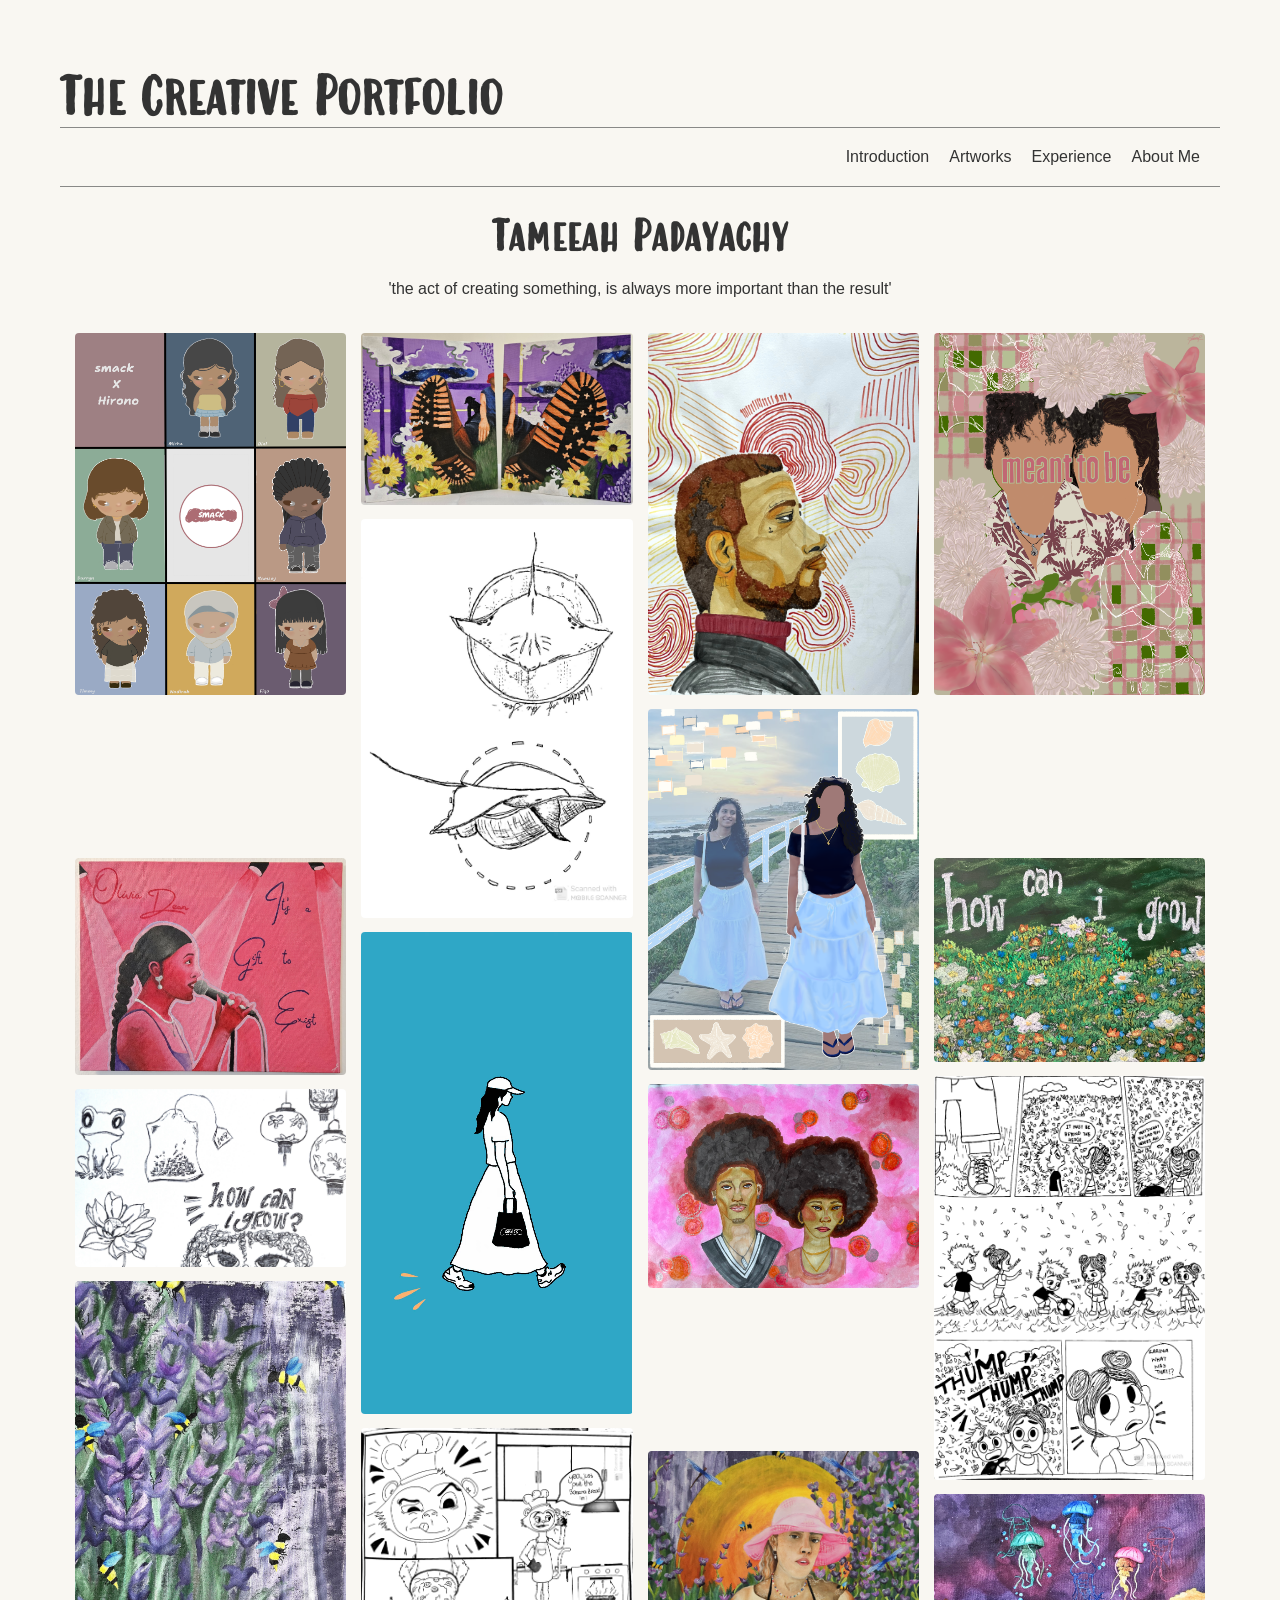
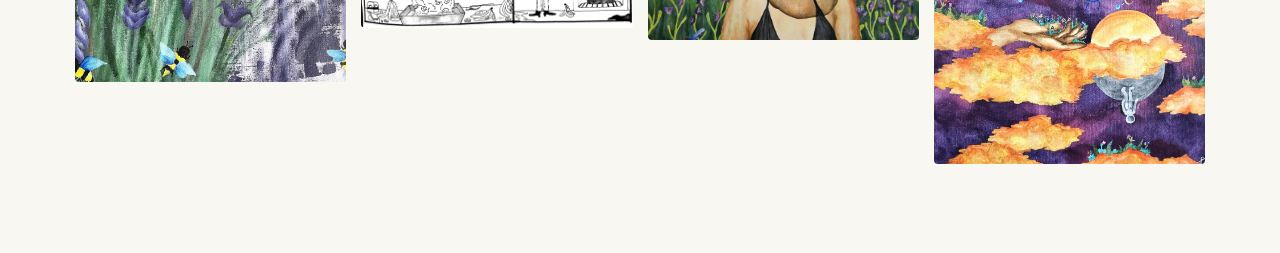
==== commit 85193720: "Update to Artworks and index page updated the placement of the artworks in the index page. updated t" ====
--- a/index.html
+++ b/index.html
@@ -43,36 +43,37 @@
                 <div class="artwork-card" data-id="16">
                     <img src="./Assets/Images/Acrylic Paint/Lavendars.jpg" alt="">
                 </div>
+                <div class="artwork-card" data-id="9">
+                    <img src="./Assets/Images/Acrylic Paint/'Big Boots'.jpg" alt="">
+                </div>
                 <div class="artwork-card" data-id="5">
                     <img src="./Assets/Images/Drawings/'Rays'.jpg" alt="">
-                </div>
-                <div class="artwork-card" data-id="9">
-                    <img src="./Assets/Images/Acrylic Paint/'Big Boots'.jpg" alt="">
                 </div>
                 <div class="artwork-card" data-id="6">
                     <video width="100%" height="auto" autoplay loop muted playsinline>
                         <source src="./Assets/Animations/Smack Walk.mov" type="video/mp4">
                     </video>
                 </div>
+                <div class="artwork-card" data-id="17">
+                    <img src="./Assets/Images/Drawings/'Monkey Bread'.jpg" alt="">
+                </div>
+                <div class="artwork-card" data-id="14">
+                    <img src="./Assets/Images/Mixed media/Contour.jpg" alt="">
+                </div>
+                <div class="artwork-card" data-id="8">
+                    <img src="./Assets/Images/Digital Artworks/Tim beach illustration.png" alt="">
+                </div>
+                <div class="artwork-card" data-id="10">
+                    <img src="./Assets/Images/Mixed media/Afro Supreme.jpg" alt="">
+                </div>
                 <div class="artwork-card" data-id="7">
                     <video width="100%" height="auto" autoplay loop muted playsinline>
                         <source src="./Assets/Animations/Firework Animation.mp4" type="video/mp4">
                     </video>
                 </div>
-                <div class="artwork-card" data-id="15">
-                    <img src="./Assets/Images/Drawings/comic strip.jpg" alt="">
+                <div class="artwork-card" data-id="18">
+                    <img src="./Assets/Images/2023/The Sun Final.jpg" alt="">
                 </div>
-                <div class="artwork-card" data-id="8">
-                    <img src="./Assets/Images/Digital Artworks/Tim beach illustration.png" alt="">
-                </div>
-                
-                <div class="artwork-card" data-id="10">
-                    <img src="./Assets/Images/Mixed media/Afro Supreme.jpg" alt="">
-                </div>
-                <div class="artwork-card" data-id="17">
-                    <img src="./Assets/Images/Drawings/'Monkey Bread'.jpg" alt="">
-                </div>
-                
                 <div class="artwork-card" data-id="12">
                     <img src="./Assets/Images/Digital Artworks/meant to be.png" alt="">
                 </div>
@@ -84,9 +85,10 @@
                 <div class="artwork-card" data-id="4">
                     <img src="./Assets/Images/Mixed media/How can I grow.HEIC" alt="">
                 </div>
-                <div class="artwork-card" data-id="14">
-                    <img src="./Assets/Images/Mixed media/Contour.jpg" alt="">
+                <div class="artwork-card" data-id="15">
+                    <img src="./Assets/Images/Drawings/comic strip.jpg" alt="">
                 </div>
+                
                <div class="artwork-card" data-id="14">
                     <img src="./Assets/Images/Acrylic Paint/Surreal Space.jpg" alt="">
                 </div>
